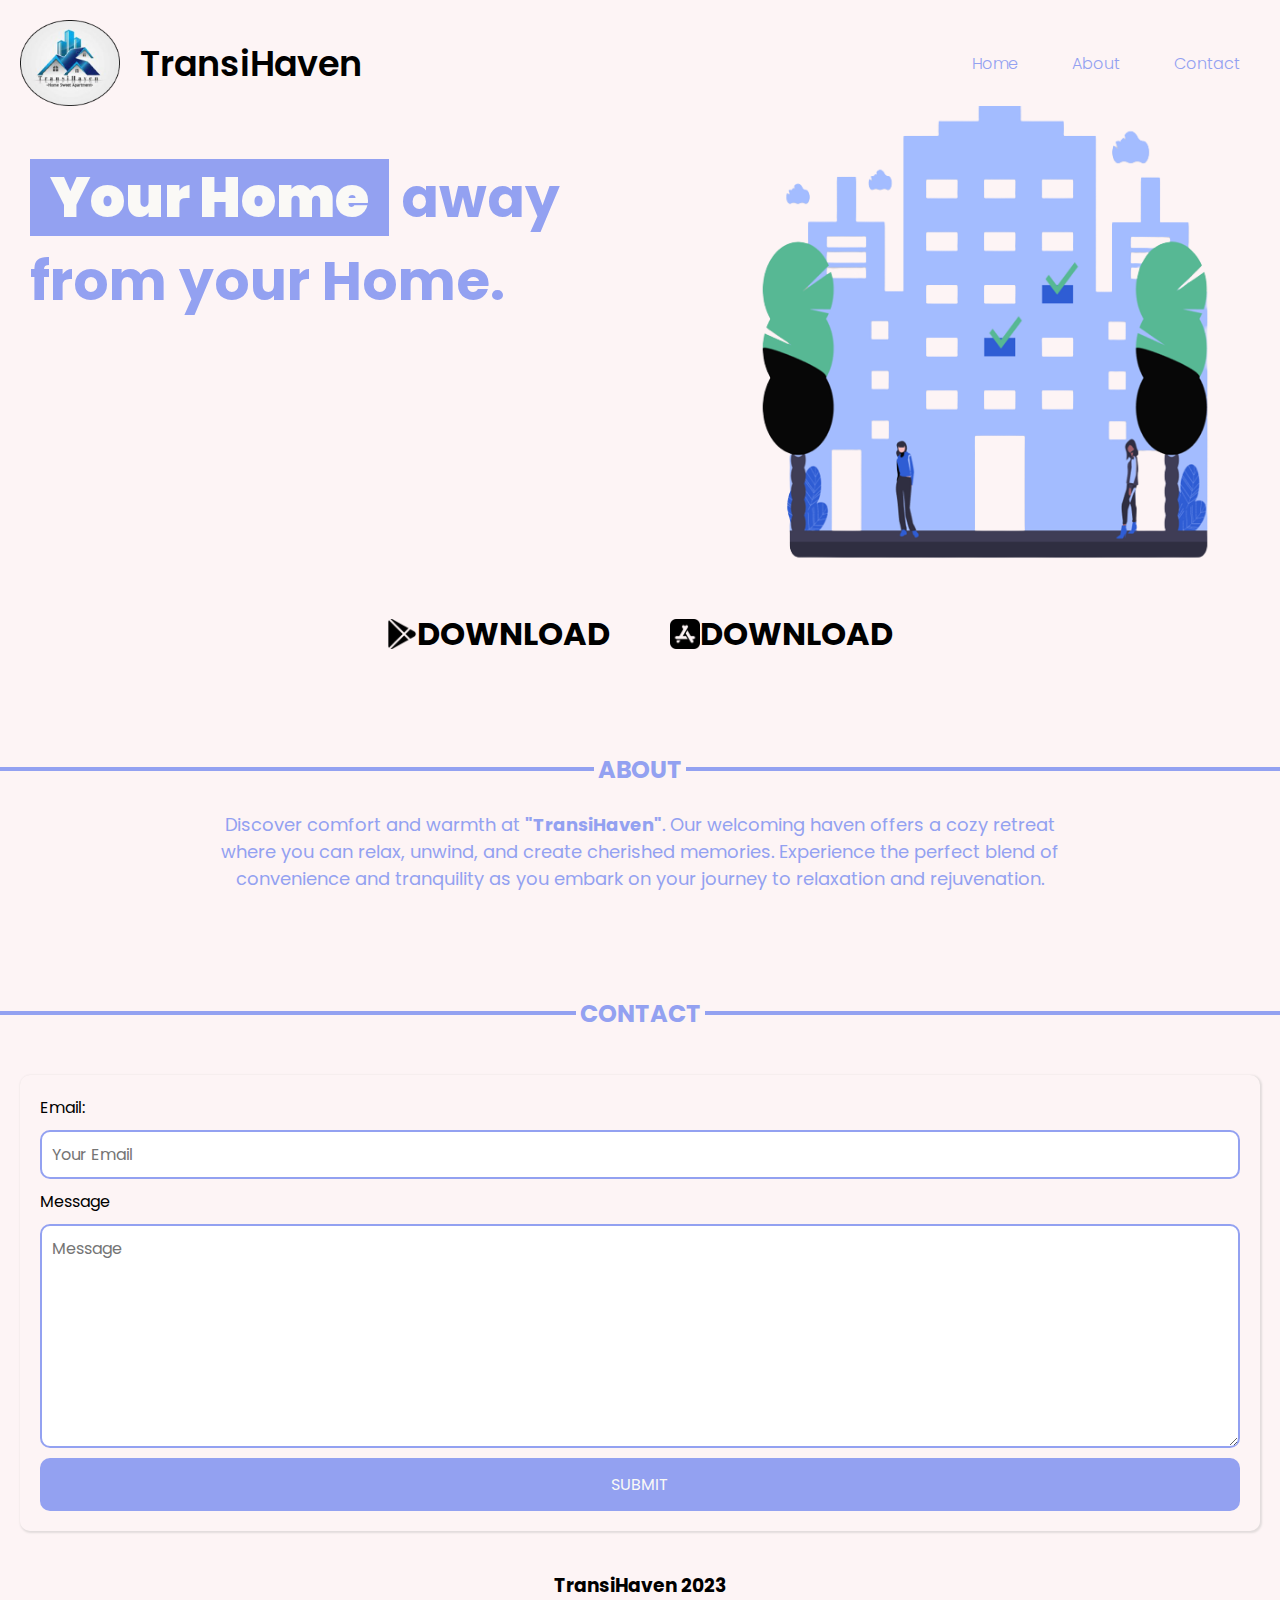
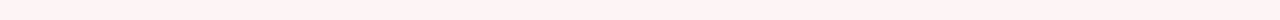
==== index.html @ fac6bd5d "Add files via upload" ====
<!DOCTYPE html>
<html lang="en">

<head>
    <meta charset="UTF-8">
    <meta name="viewport" content="width=device-width, initial-scale=1.0">
    <link rel="stylesheet" href="style.css">
    <link rel="preconnect" href="https://fonts.googleapis.com">
    <link rel="preconnect" href="https://fonts.gstatic.com" crossorigin>
    <link href="https://fonts.googleapis.com/css2?family=Libre+Baskerville&family=Poppins:wght@100&display=swap"
        rel="stylesheet">

    <title>Transihaven Landing Page</title>
</head>

<body>
    <header>
        <div class="container">
            <div class="logo">
                <img src="Tlogo.png" alt="">
                <a class="title">TransiHaven</a>
            </div>

            <ul class="navbar-text">
                <li><a href="index.html">Home</a></li>
                <li><a href="#about">About</a></li>
                <li><a href="#contact">Contact</a></li>
            </ul>
        </div>
    </header>
    <main>
        <div class="home-container">
            <div class="home1">
                <h1><span>Your Home</span> away </h1>
                <h1>from your Home.</h1>
            </div>
            <div class="home2">
                <img src="bgimage.png" alt="">
            </div>
        </div>
        <div class="download">
            <div>
                <img src="playstore.png" alt="">
                <h1>DOWNLOAD</h1>
            </div>
            <div>
                <img src="ios.png" alt="">
                <h1>DOWNLOAD</h1>
            </div>
        </div>
        <div class="about" id="about">
            <div class="divider">
                <hr>
                <h2>ABOUT</h2>
                <hr>
            </div>
            <p>Discover comfort and warmth at <strong>"TransiHaven"</strong>. Our welcoming haven offers a cozy retreat
                where you can relax, unwind, and create cherished memories. Experience the perfect blend of convenience
                and tranquility as you embark on your journey to relaxation and rejuvenation.</p>
        </div>
        <div class="contact" id="contact">
            <div class="divider">
                <hr>
                <h2>CONTACT</h2>
                <hr>
            </div>
            <form>
                <label for="Email">Email:</label>
                <input type="email" placeholder="Your Email" required>
                <label for="Message">Message</label>
                <textarea placeholder="Message" rows="8" required></textarea>
                <button type="submit">SUBMIT</button>
            </form>
        </div>
    </main>
    <footer>
        <h3>TransiHaven 2023</h3>
    </footer>
</body>

</html>
---- style.css ----
@import url('https://fonts.googleapis.com/css2?family=Libre+Baskerville&family=Poppins:wght@100;200;300;400;500;600;700;800;900&display=swap');

*{
    margin: 0;
    padding: 0;
    box-sizing: border-box;
    font-family: 'Poppins', sans-serif;  
}
header{
    padding-top: 20px;
    padding-bottom: 20px;
}
body{
    background-color: #FDF4F5;
}
.image img{
    width: 100px;
}
.logo img{
    width: 100px;
}
.logo{
    display: flex;
    align-items: center;
    margin-left: 20px;
    gap: 20px;
}
.container{
    display: flex;
    align-items: center;
}
.navbar-text li{
    list-style: none;
}
.navbar-text li a{
    text-decoration: none;
    font-weight: 350;
    transition: 0.7s ease;
    color: #93A1F1;
    border-radius: 10px;
}
.navbar-text li a{
    padding: 10px 20px;
}
.navbar-text li a:hover{
    background-color: #9D76C1;
    border-radius: 10px;
}
.navbar-text li a:hover{
    color: #FAF9F6;
}
.navbar-text {
    margin-left: auto;
    margin-right: 20px;
    display: flex;
    gap: 14px; 
}
a{
    text-decoration: none;
    color: inherit;
}
.logo a{
    font-weight: 600;
}
.home-container{
    display: flex;
    padding: 30px;
    gap: 15px;
    color: #93A1F1;
}
.home-container h1{
    font-weight: bolder;
    font-size: 55px;
}
.home-container p{
    margin-top: 13px;
    max-width: 550px;
}
.home1 span{
    font-weight: 900;
    background-color: #93A1F1;
    padding: 0px 20px 0px 20px;
    color: #FAF9F6;
}
.home2{
    margin-left: auto;
    margin-right: 40px;
}
.home2 img{
    width: 450px;
    margin-top: -50px;
}
.title{
    font-weight: 700;
    font-family: 'Poppins', sans-serif; 
    font-size: 35px;
}
.download{
    display: flex;
    justify-content: center;
    align-items: center;
    gap: 20px;
    
}
.download div{
    display: flex;
    justify-content: center;
    align-items: center;
    transition: 0.7s ease;
    padding: 10px 20px;
}
.download div img{
    width: 30px;
}
.download div:hover{
    background-color: #93A1F1;
    border-radius: 10px;
}
.divider{
    display: flex;
    align-items: center;
    margin-top: 80px;
}
.divider hr{
    width: 100%;
    border: none;
    outline: none;
    height: 4px;
    background: #93A1F1;
}
.divider h2{
    margin: 4px;
    color: #93A1F1;
}
.about p{
    width: 70%;
    margin: auto;
    color: #93A1F1;
    padding: 20px;
    text-align: center;
    font-size: 18px;
    line-height: 1.5;
}
.contact form{
    box-shadow: 1px 1px 2px 1px rgb(226, 220, 220);
    padding: 20px;
    border-radius: 10px;
    display: grid;
    margin: 20px;
    margin-top: 40px;
    gap: 10px;
}
.contact form input, .contact form textarea{
    font-size: 16px;
    border-radius: 10px;
    border: 2px solid #93A1F1;
    color: #93A1F1;
    outline: none;
    padding: 10px;
}
.contact form button{
    background-color: #93A1F1;
    padding: 14px;
    outline: none;
    font-size: 16px;
    border-radius: 10px;
    border: none;
    color: #FAF9F6;
}
footer h3{
    padding: 20px;
    text-align: center;
}
@media screen and (max-width:480px){
    header{
        display: grid;
        margin: 0px;
        padding-top: 0px;
    }
    .navbar-text{
        display: grid;
    }
    .container{
        display: grid;
        box-shadow: 1px 1px 2px 1px rgb(240, 232, 232);
    }
    .navbar-text{
        width: 100%;
        margin-top: 20px;
        padding: 10px;
    }
    .navbar-text li a{
        width: 100%;
        margin: 0%;
        padding: 10px;
        text-align: center;
        display: grid;
    }
    .home-container{
        display: grid;
    }
    .home-container img{
        width: 100%;
        height: auto;
        margin: auto;
        margin-top: 20px;
    }
    .home1{
        text-align: center;
        font-size: 30px;
    }
    .download{
        display: grid;
        gap: 10px;
    }
    .contact form{
        margin: auto;
        margin-top: 25px;
        width: 95%;
    }
}
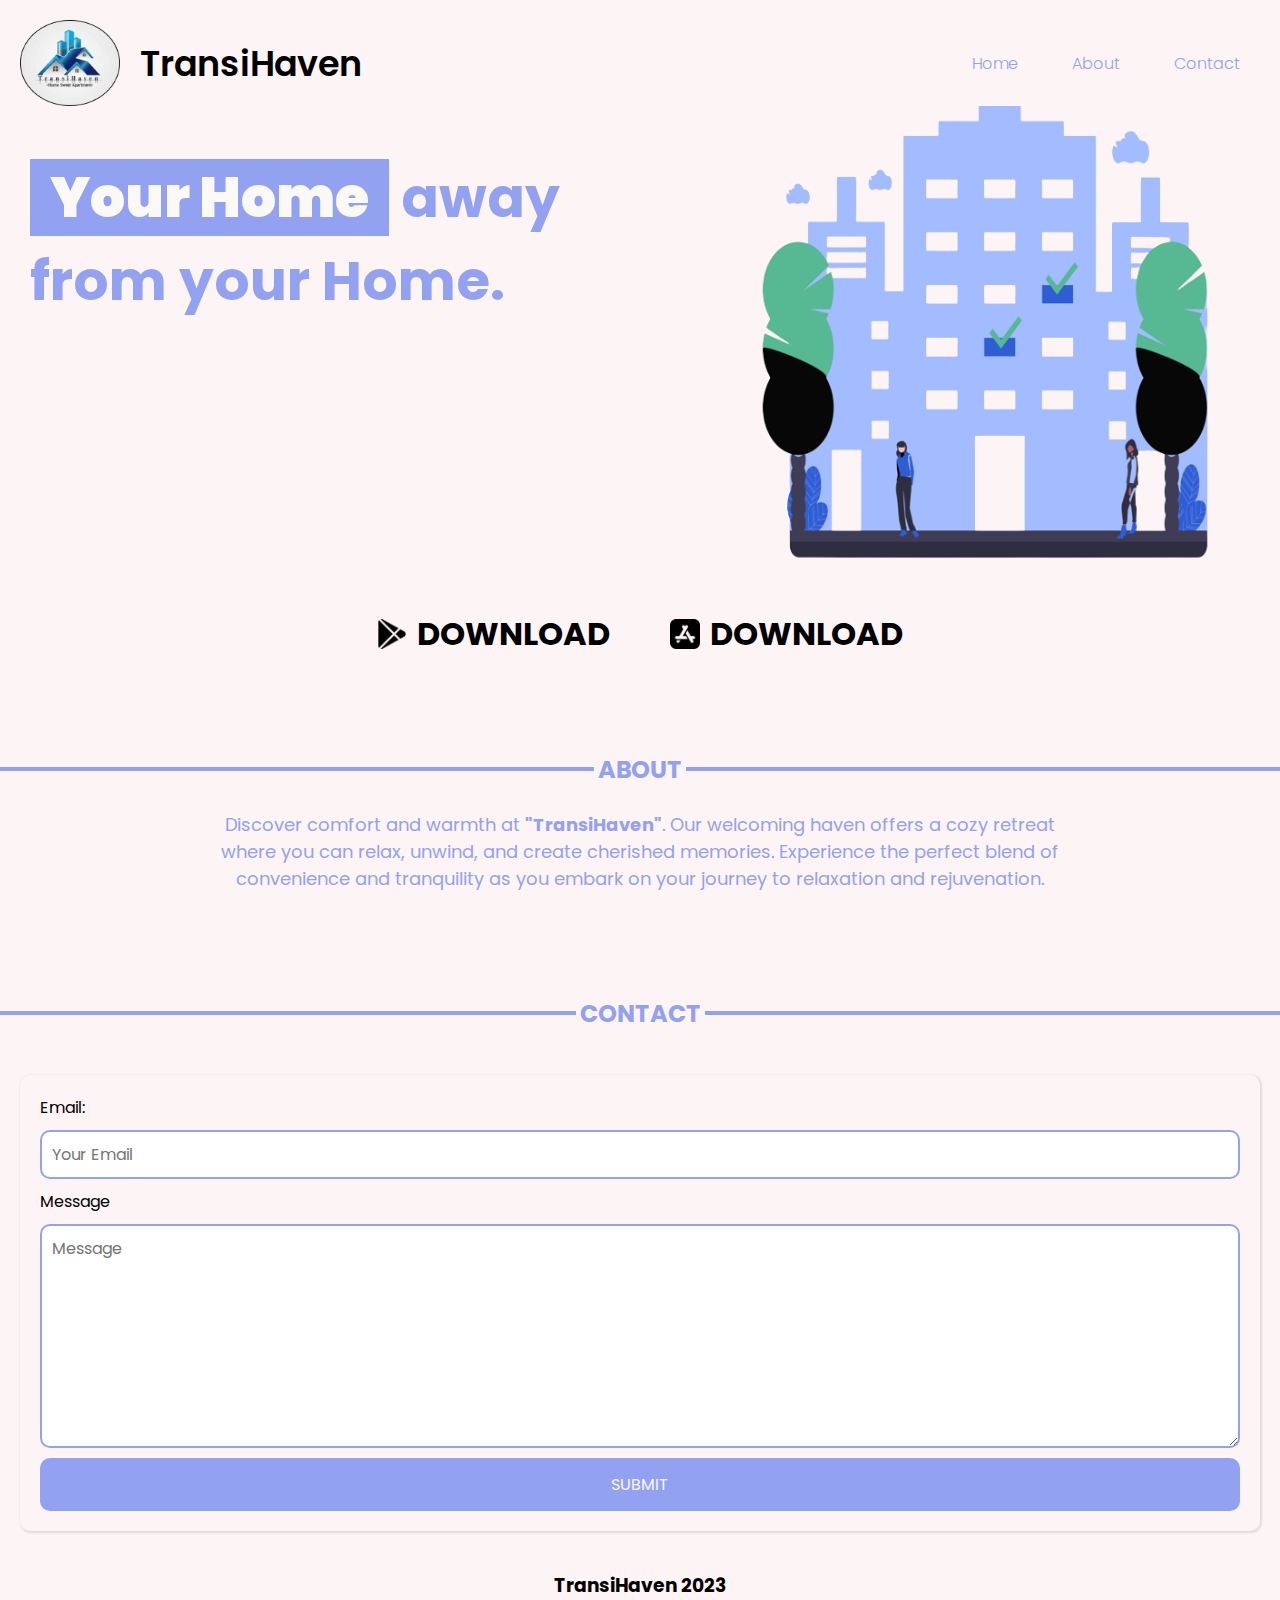
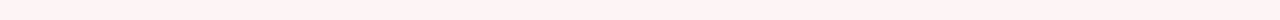
==== commit cb504e1b: "Add files via upload" ====
--- a/index.html
+++ b/index.html
@@ -31,7 +31,7 @@
     <main>
         <div class="home-container">
             <div class="home1">
-                <h1><span>Your Home</span> away </h1>
+            <h1><span>Your Home</span> away </h1>
                 <h1>from your Home.</h1>
             </div>
             <div class="home2">
--- a/style.css
+++ b/style.css
@@ -113,6 +113,7 @@
 }
 .download div img{
     width: 30px;
+    margin-right: 10px;
 }
 .download div:hover{
     background-color: #93A1F1;
@@ -206,10 +207,11 @@
         height: auto;
         margin: auto;
         margin-top: 20px;
+        margin-left: 10px;
     }
     .home1{
         text-align: center;
-        font-size: 30px;
+        font-size: 40px;
     }
     .download{
         display: grid;
@@ -218,6 +220,13 @@
     .contact form{
         margin: auto;
         margin-top: 25px;
-        width: 95%;
+        width: 90%;
+    }
+    .about p{
+        width: 75%;
+    }
+    .home1 span{
+        white-space: pre;
+        font-size: 50px;
     }
 }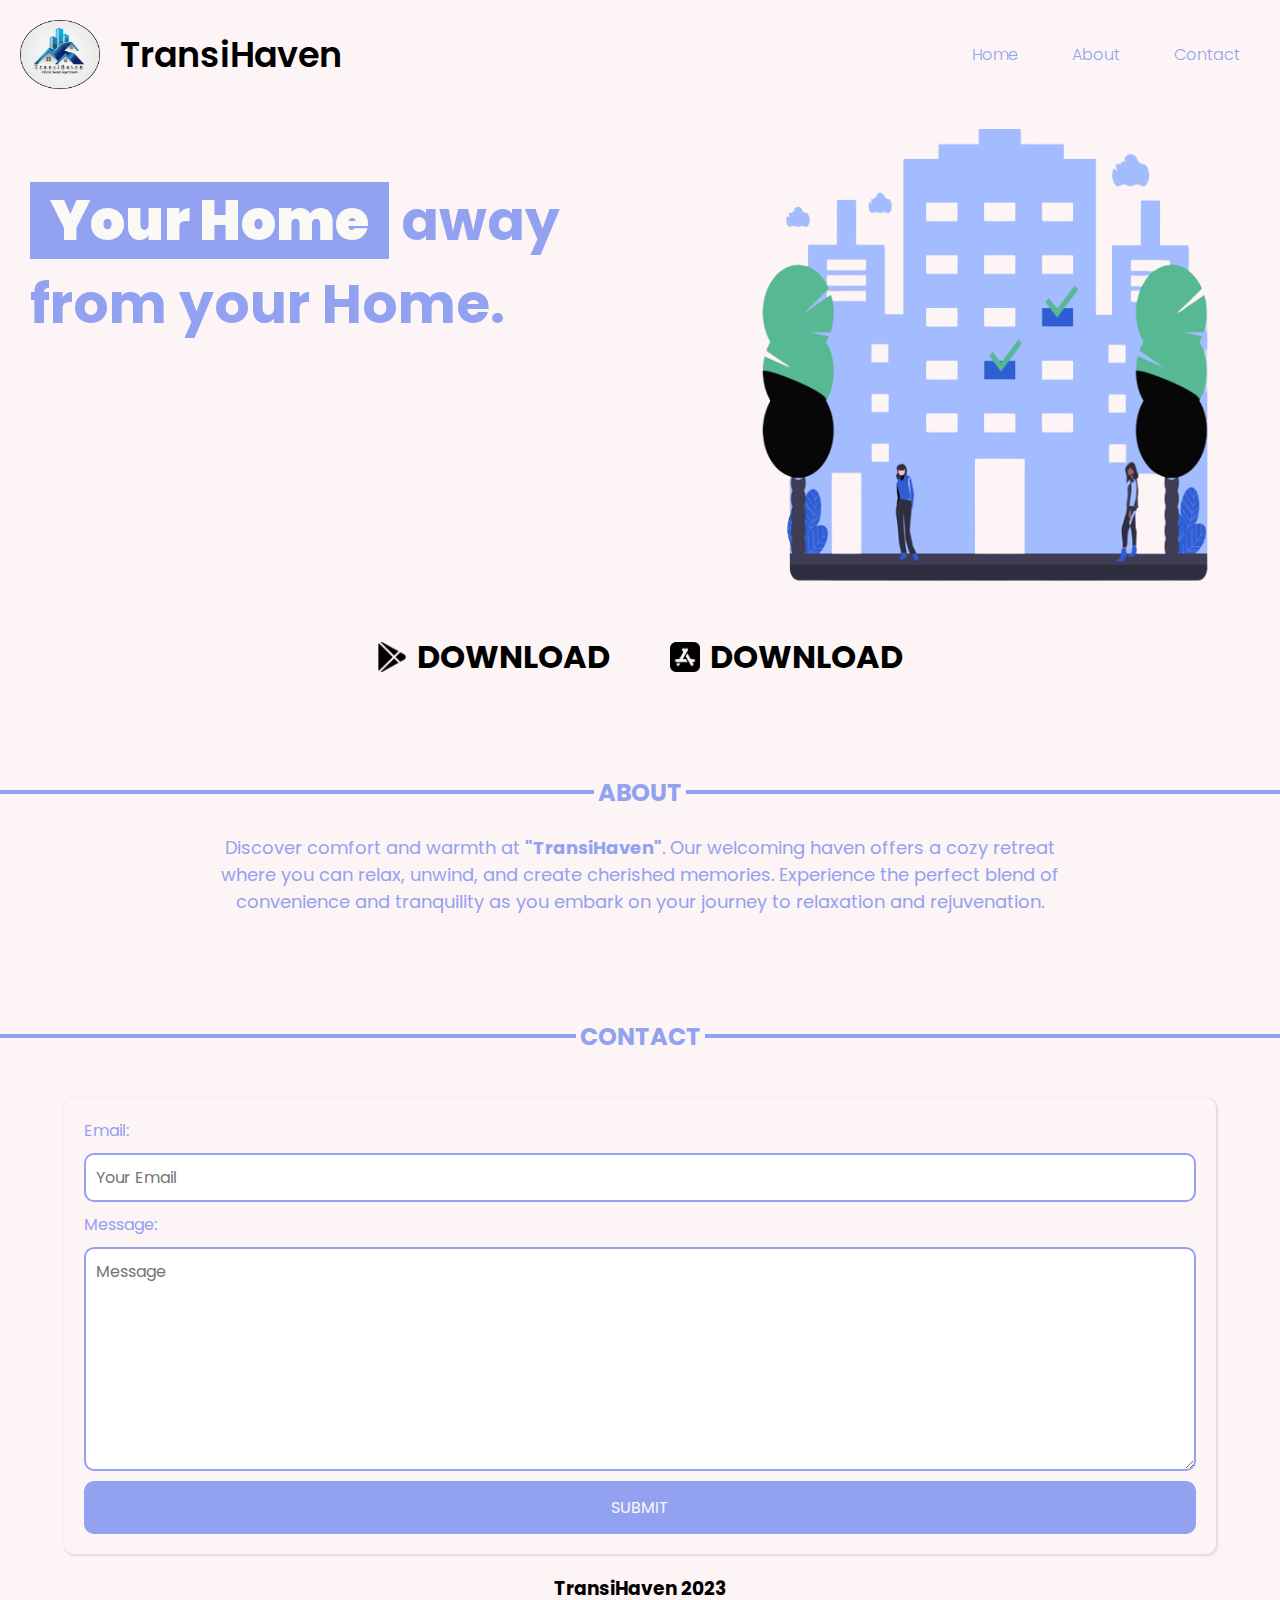
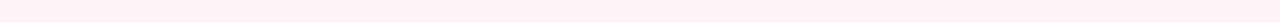
==== commit 1f4a0be8: "Add files via upload" ====
--- a/index.html
+++ b/index.html
@@ -67,7 +67,7 @@
             <form>
                 <label for="Email">Email:</label>
                 <input type="email" placeholder="Your Email" required>
-                <label for="Message">Message</label>
+                <label for="Message">Message:</label>
                 <textarea placeholder="Message" rows="8" required></textarea>
                 <button type="submit">SUBMIT</button>
             </form>
--- a/style.css
+++ b/style.css
@@ -15,11 +15,14 @@
 body{
     background-color: #FDF4F5;
 }
+main{
+    margin-top: 40px;
+}
 .image img{
-    width: 100px;
+    width: 80px;
 }
 .logo img{
-    width: 100px;
+    width: 80px;
 }
 .logo{
     display: flex;
@@ -149,10 +152,14 @@
     padding: 20px;
     border-radius: 10px;
     display: grid;
-    margin: 20px;
+    width: 90%;
+    margin: auto;
     margin-top: 40px;
     gap: 10px;
 }
+.contact form label{
+    color: #93A1F1;
+}
 .contact form input, .contact form textarea{
     font-size: 16px;
     border-radius: 10px;
@@ -160,6 +167,7 @@
     color: #93A1F1;
     outline: none;
     padding: 10px;
+    width: 100%;
 }
 .contact form button{
     background-color: #93A1F1;
@@ -209,7 +217,7 @@
         margin-top: 20px;
         margin-left: 10px;
     }
-    .home1{
+    .home1 h1{
         text-align: center;
         font-size: 40px;
     }
@@ -219,14 +227,20 @@
     }
     .contact form{
         margin: auto;
+        width: 90%;
         margin-top: 25px;
-        width: 90%;
     }
     .about p{
         width: 75%;
     }
     .home1 span{
         white-space: pre;
-        font-size: 50px;
+        font-size: 45px;
+    }
+    main{
+        margin-top: 0px;
+    }
+    .logo{
+        padding: 20px 0px;
     }
 }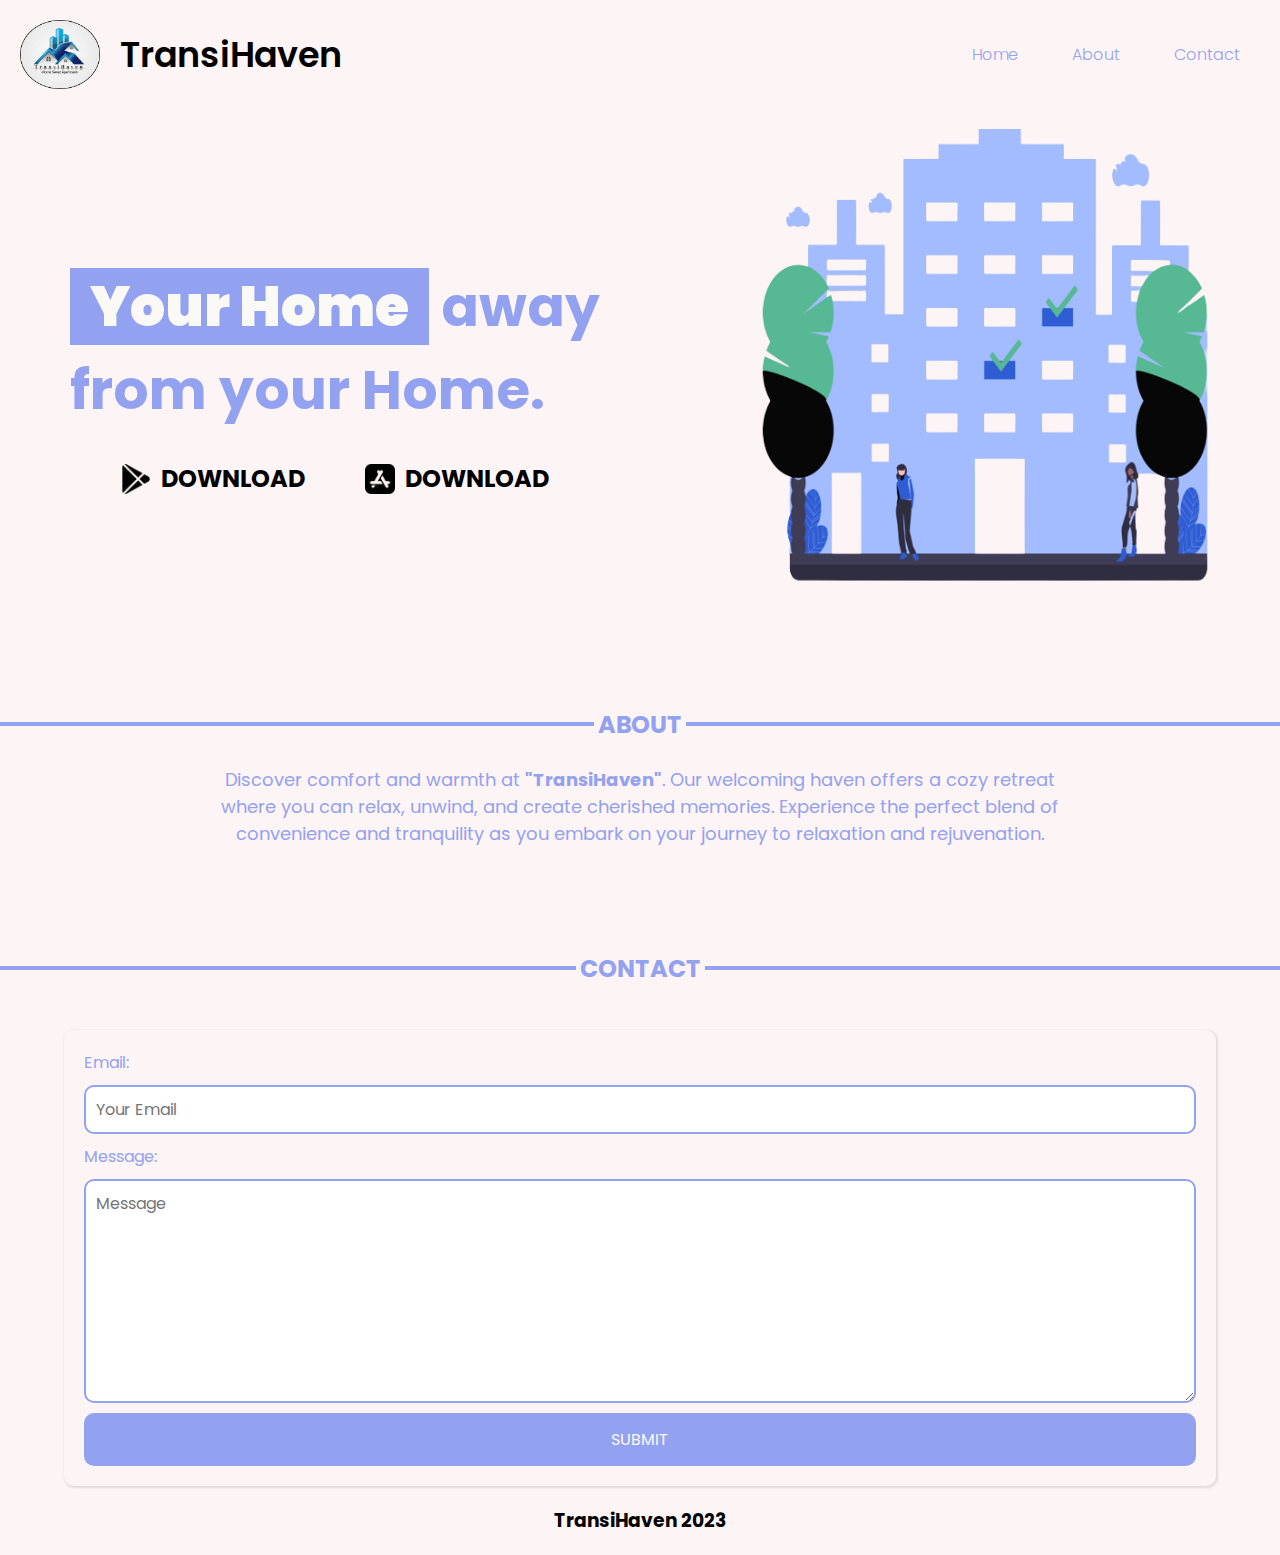
==== commit f65e3c66: "Add files via upload" ====
--- a/index.html
+++ b/index.html
@@ -33,21 +33,22 @@
             <div class="home1">
             <h1><span>Your Home</span> away </h1>
                 <h1>from your Home.</h1>
+                <div class="download">
+                    <div>
+                        <img src="playstore.png" alt="">
+                        <h2>DOWNLOAD</h2>
+                    </div>
+                    <div>
+                        <img src="ios.png" alt="">
+                        <h2>DOWNLOAD</h2>
+                    </div>
+                </div>
             </div>
             <div class="home2">
                 <img src="bgimage.png" alt="">
             </div>
         </div>
-        <div class="download">
-            <div>
-                <img src="playstore.png" alt="">
-                <h1>DOWNLOAD</h1>
-            </div>
-            <div>
-                <img src="ios.png" alt="">
-                <h1>DOWNLOAD</h1>
-            </div>
-        </div>
+        
         <div class="about" id="about">
             <div class="divider">
                 <hr>
--- a/style.css
+++ b/style.css
@@ -70,16 +70,19 @@
 .home-container{
     display: flex;
     padding: 30px;
+    align-items: center;
+    justify-content: space-around;
     gap: 15px;
     color: #93A1F1;
+    width: 100%;
+    margin: auto;
 }
 .home-container h1{
     font-weight: bolder;
     font-size: 55px;
 }
-.home-container p{
-    margin-top: 13px;
-    max-width: 550px;
+.home1{
+    margin-left: 40px;
 }
 .home1 span{
     font-weight: 900;
@@ -104,8 +107,12 @@
     display: flex;
     justify-content: center;
     align-items: center;
+    margin: auto;
+    margin-top: 20px;
     gap: 20px;
-    
+}
+.download h2{
+    color: black;
 }
 .download div{
     display: flex;
@@ -120,6 +127,7 @@
 }
 .download div:hover{
     background-color: #93A1F1;
+    color: #FAF9F6;
     border-radius: 10px;
 }
 .divider{
@@ -215,7 +223,6 @@
         height: auto;
         margin: auto;
         margin-top: 20px;
-        margin-left: 10px;
     }
     .home1 h1{
         text-align: center;
@@ -233,6 +240,12 @@
     .about p{
         width: 75%;
     }
+    .home1{
+        margin: 0px;
+    }
+    .home2{
+        margin: 0px;
+    }
     .home1 span{
         white-space: pre;
         font-size: 45px;
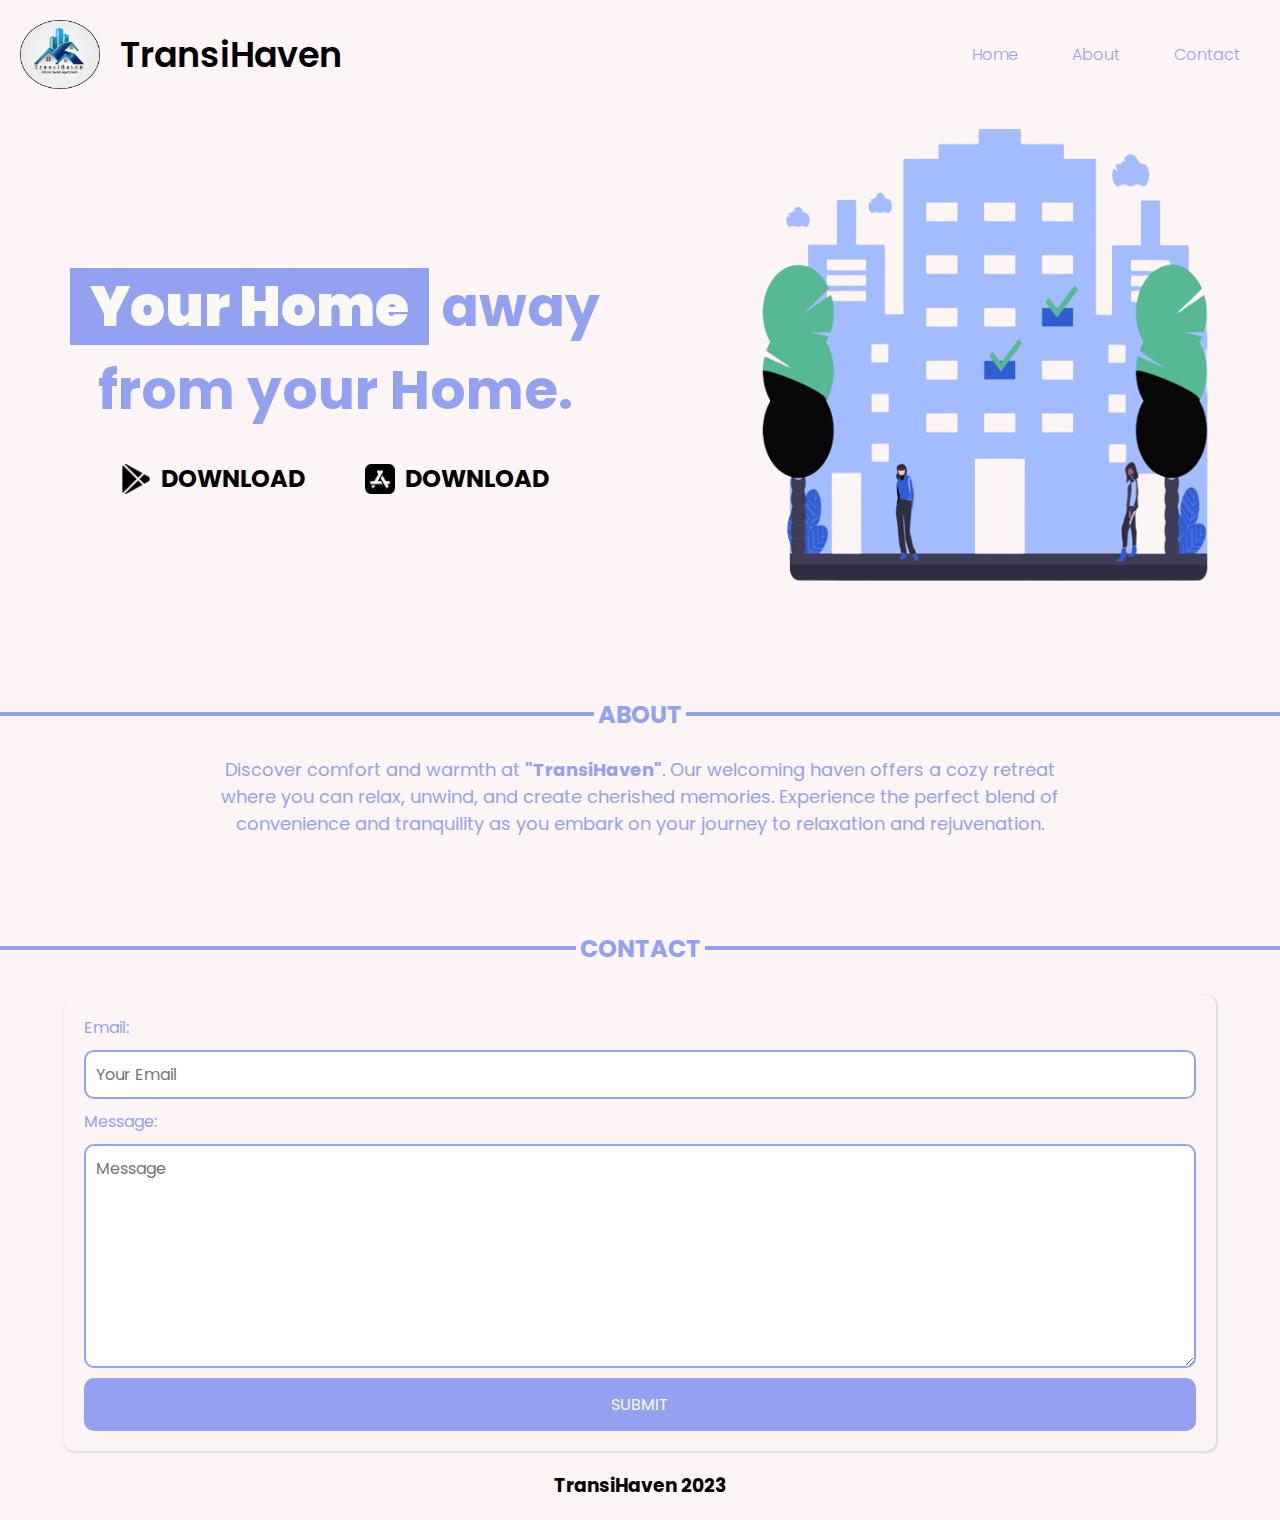
==== commit fcddf641: "Add files via upload" ====
--- a/index.html
+++ b/index.html
@@ -31,7 +31,7 @@
     <main>
         <div class="home-container">
             <div class="home1">
-            <h1><span>Your Home</span> away </h1>
+                <h1><span>Your Home</span> away </h1>
                 <h1>from your Home.</h1>
                 <div class="download">
                     <div>
--- a/style.css
+++ b/style.css
@@ -79,6 +79,7 @@
 }
 .home-container h1{
     font-weight: bolder;
+    text-align: center;
     font-size: 55px;
 }
 .home1{
@@ -133,7 +134,7 @@
 .divider{
     display: flex;
     align-items: center;
-    margin-top: 80px;
+    margin-top: 70px;
 }
 .divider hr{
     width: 100%;
@@ -162,7 +163,7 @@
     display: grid;
     width: 90%;
     margin: auto;
-    margin-top: 40px;
+    margin-top: 25px;
     gap: 10px;
 }
 .contact form label{
@@ -218,7 +219,7 @@
     .home-container{
         display: grid;
     }
-    .home-container img{
+    .home-container .home2 img{
         width: 100%;
         height: auto;
         margin: auto;
@@ -232,6 +233,11 @@
         display: grid;
         gap: 10px;
     }
+    .download div{
+        display: flex;
+        align-items: center;
+        text-align: center;
+    }
     .contact form{
         margin: auto;
         width: 90%;
@@ -256,4 +262,7 @@
     .logo{
         padding: 20px 0px;
     }
+    .divider{
+        margin-top: 20px;
+    }
 }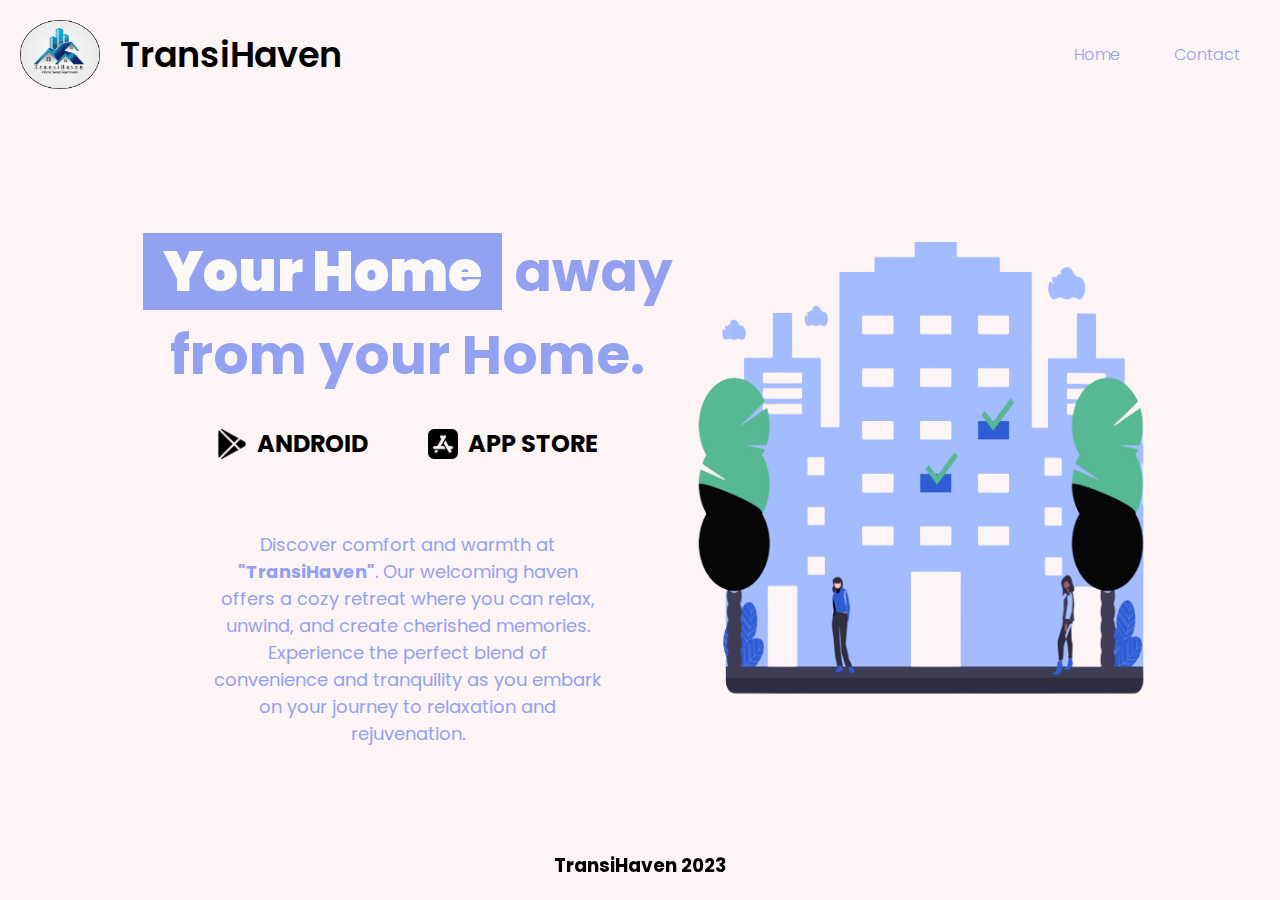
==== commit 1ee8f780: "Add files via upload" ====
--- a/index.html
+++ b/index.html
@@ -4,7 +4,7 @@
 <head>
     <meta charset="UTF-8">
     <meta name="viewport" content="width=device-width, initial-scale=1.0">
-    <link rel="stylesheet" href="style.css">
+    <link rel="stylesheet" href="home-style.css">
     <link rel="preconnect" href="https://fonts.googleapis.com">
     <link rel="preconnect" href="https://fonts.gstatic.com" crossorigin>
     <link href="https://fonts.googleapis.com/css2?family=Libre+Baskerville&family=Poppins:wght@100&display=swap"
@@ -23,8 +23,7 @@
 
             <ul class="navbar-text">
                 <li><a href="index.html">Home</a></li>
-                <li><a href="#about">About</a></li>
-                <li><a href="#contact">Contact</a></li>
+                <li><a href="contact.html">Contact</a></li>
             </ul>
         </div>
     </header>
@@ -36,19 +35,24 @@
                 <div class="download">
                     <div>
                         <img src="playstore.png" alt="">
-                        <h2>DOWNLOAD</h2>
+                        <h2>ANDROID</h2>
                     </div>
                     <div>
                         <img src="ios.png" alt="">
-                        <h2>DOWNLOAD</h2>
+                        <h2>APP STORE</h2>
                     </div>
                 </div>
-            </div>
+                <div class="about">
+                    <p>Discover comfort and warmth at <strong>"TransiHaven"</strong>. Our welcoming haven offers a cozy retreat
+                        where you can relax, unwind, and create cherished memories. Experience the perfect blend of convenience
+                        and tranquility as you embark on your journey to relaxation and rejuvenation.</p>        
+                </div>
+                </div>
             <div class="home2">
                 <img src="bgimage.png" alt="">
             </div>
         </div>
-        
+        <!--
         <div class="about" id="about">
             <div class="divider">
                 <hr>
@@ -73,6 +77,7 @@
                 <button type="submit">SUBMIT</button>
             </form>
         </div>
+    -->
     </main>
     <footer>
         <h3>TransiHaven 2023</h3>
--- a/home-style.css
+++ b/home-style.css
@@ -0,0 +1,277 @@
+
+
+@import url('https://fonts.googleapis.com/css2?family=Libre+Baskerville&family=Poppins:wght@100;200;300;400;500;600;700;800;900&display=swap');
+
+*{
+    margin: 0;
+    padding: 0;
+    box-sizing: border-box;
+    font-family: 'Poppins', sans-serif;  
+}
+header{
+    padding-top: 20px;
+    padding-bottom: 20px;
+}
+body{
+    background-color: #FDF4F5;
+    display: grid;
+    height: 100vh;
+}
+main{
+    margin-top: 40px;
+}
+.image img{
+    width: 80px;
+}
+.logo img{
+    width: 80px;
+}
+.logo{
+    display: flex;
+    align-items: center;
+    margin-left: 20px;
+    gap: 20px;
+}
+.container{
+    display: flex;
+    align-items: center;
+}
+.navbar-text li{
+    list-style: none;
+}
+.navbar-text li a{
+    text-decoration: none;
+    font-weight: 350;
+    transition: 0.7s ease;
+    color: #93A1F1;
+    border-radius: 10px;
+}
+.navbar-text li a{
+    padding: 10px 20px;
+}
+.navbar-text li a:hover{
+    background-color: #9D76C1;
+    border-radius: 10px;
+}
+.navbar-text li a:hover{
+    color: #FAF9F6;
+}
+.navbar-text {
+    margin-left: auto;
+    margin-right: 20px;
+    display: flex;
+    gap: 14px; 
+}
+a{
+    text-decoration: none;
+    color: inherit;
+}
+.logo a{
+    font-weight: 600;
+}
+.home-container{
+    display: flex;
+    padding: 30px;
+    align-items: center;
+    justify-content: space-around;
+    gap: 15px;
+    color: #93A1F1;
+    width: 90%;
+    margin: auto;
+}
+.home-container h1{
+    font-weight: bolder;
+    text-align: center;
+    font-size: 55px;
+}
+.home1{
+    margin-left: 40px;
+}
+.home1 span{
+    font-weight: 900;
+    background-color: #93A1F1;
+    padding: 0px 20px 0px 20px;
+    color: #FAF9F6;
+}
+.home2{
+    margin-left: auto;
+    margin-right: 40px;
+}
+.home2 img{
+    width: 450px;
+    margin-top: -50px;
+}
+.title{
+    font-weight: 700;
+    font-family: 'Poppins', sans-serif; 
+    font-size: 35px;
+}
+.download{
+    display: flex;
+    justify-content: center;
+    align-items: center;
+    margin: auto;
+    margin-top: 20px;
+    gap: 20px;
+}
+.download h2{
+    color: black;
+}
+.download div{
+    display: flex;
+    justify-content: center;
+    align-items: center;
+    transition: 0.7s ease;
+    padding: 10px 20px;
+}
+.download div img{
+    width: 30px;
+    margin-right: 10px;
+}
+.download div:hover{
+    background-color: #93A1F1;
+    color: #FAF9F6;
+    border-radius: 10px;
+}
+.divider{
+    display: flex;
+    align-items: center;
+    margin-top: 70px;
+}
+.divider hr{
+    width: 100%;
+    border: none;
+    outline: none;
+    height: 4px;
+    background: #93A1F1;
+}
+.divider h2{
+    margin: 4px;
+    color: #93A1F1;
+}
+.about p{
+    width: 80%;
+    margin: auto;
+    color: #93A1F1;
+    padding: 20px;
+    text-align: center;
+    font-size: 18px;
+    line-height: 1.5;
+    margin-top: 40px;
+}
+.contact form{
+    box-shadow: 1px 1px 2px 1px rgb(226, 220, 220);
+    padding: 20px;
+    border-radius: 10px;
+    display: grid;
+    width: 90%;
+    margin: auto;
+    margin-top: 25px;
+    gap: 10px;
+}
+.contact form label{
+    color: #93A1F1;
+}
+.contact form input, .contact form textarea{
+    font-size: 16px;
+    border-radius: 10px;
+    border: 2px solid #93A1F1;
+    color: #93A1F1;
+    outline: none;
+    padding: 10px;
+    width: 100%;
+}
+.contact form button{
+    background-color: #93A1F1;
+    padding: 14px;
+    outline: none;
+    font-size: 16px;
+    border-radius: 10px;
+    border: none;
+    color: #FAF9F6;
+}
+footer h3{
+    padding: 20px;
+    text-align: center;
+    position: fixed;
+    width: 100%;
+    bottom: 0px;
+}
+@media screen and (max-width:480px){
+    header{
+        display: grid;
+        margin: 0px;
+        padding-top: 0px;
+    }
+    .navbar-text{
+        display: grid;
+    }
+    .container{
+        display: grid;
+        box-shadow: 1px 1px 2px 1px rgb(240, 232, 232);
+    }
+    .navbar-text{
+        width: 100%;
+        margin-top: 20px;
+        padding: 10px;
+    }
+    .navbar-text li a{
+        width: 100%;
+        margin: 0%;
+        padding: 10px;
+        text-align: center;
+        display: grid;
+    }
+    .home-container{
+        display: grid;
+    }
+    .home-container .home2 img{
+        width: 100%;
+        height: auto;
+        margin: auto;
+        margin-top: 20px;
+    }
+    .home1 h1{
+        text-align: center;
+        font-size: 40px;
+    }
+    .download{
+        display: grid;
+        gap: 10px;
+    }
+    .download div{
+        display: flex;
+        align-items: center;
+        text-align: center;
+    }
+    .contact form{
+        margin: auto;
+        width: 90%;
+        margin-top: 25px;
+    }
+    .about p{
+        width: 75%;
+    }
+    .home1{
+        margin: 0px;
+    }
+    .home2{
+        margin: 0px;
+    }
+    .home1 span{
+        white-space: pre;
+        font-size: 45px;
+    }
+    main{
+        margin-top: 0px;
+    }
+    .logo{
+        padding: 20px 0px;
+    }
+    .divider{
+        margin-top: 20px;
+    }
+    footer h3{
+        position: static;
+    }
+}